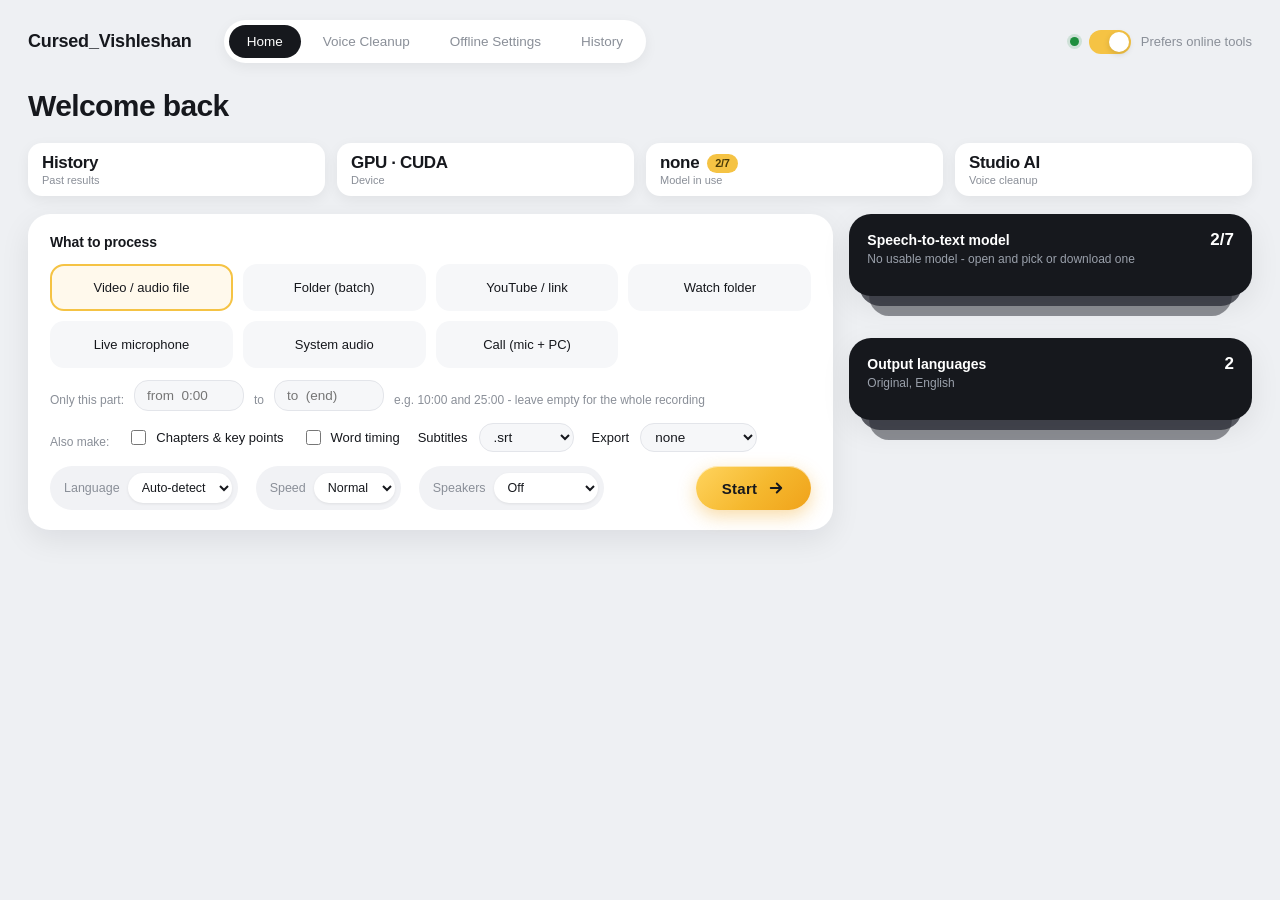
==== web/index.html @ e83516b2 "Layout audit fixes: Home card regrouped (extras row, folder options only for folder/watch, pills + S" ====
<!DOCTYPE html>
<html lang="en">
<head>
<meta charset="utf-8">
<title>Cursed_Vishleshan</title>
<link rel="stylesheet" href="style.css">
</head>
<body>
<div class="page">
  <header class="topbar">
    <div class="brand">Cursed_Vishleshan</div>
    <nav class="pillnav" id="pillnav">
      <button class="pill active" data-tab="home">Home</button>
      <button class="pill" data-tab="cleanup">Voice Cleanup</button>
      <button class="pill" data-tab="offline">Offline Settings</button>
      <button class="pill" data-tab="history">History</button>
      <span class="tooltabs" id="toolTabs"></span>
    </nav>
    <div class="icons">
      <span class="netdot" id="netDot"></span>
      <label class="onlineswitch" title="Which tools are preferred by default">
        <input type="checkbox" id="onlineToggle">
        <span class="track"><span class="thumb"></span></span>
      </label>
      <span class="onlinelabel" id="onlineLabel">Online</span>
    </div>
  </header>

  <main id="view-home" class="view active">
    <h1 class="welcome">Welcome back</h1>

    <section class="statrow" id="statRow">
      <div class="statcard clickable" id="statHistoryCard" title="Open History - everything processed so far">
        <div class="statnum">History</div><div class="statlabel">Past results</div></div>
      <div class="statcard clickable" id="statGpuCard" title="Which hardware runs the transcription">
        <div class="statnum" id="statGpu">-</div><div class="statlabel">Device</div></div>
      <div class="statcard clickable" id="statModelCard" title="Open the model list - the flag is how many models are downloaded">
        <div class="statnum withflag"><span id="statModel" class="nm">-</span><span class="flag" id="statModels"></span></div>
        <div class="statlabel">Model in use</div></div>
      <div class="statcard clickable" id="statCleanCard" title="Open Voice Cleanup">
        <div class="statnum" id="statClean">-</div><div class="statlabel">Voice cleanup</div></div>
    </section>

    <section class="dashgrid">
      <div class="maincol one">
        <div class="card full">
          <h2>What to process</h2>
          <div class="sourcegrid" id="sourceGrid"></div>
          <div class="pickrow" id="urlRow" style="display:none;">
            <input type="text" id="urlInput" class="select" placeholder="https://...">
          </div>
          <div class="rowflex cliprow" id="clipRow" style="display:none;margin-top:10px;">
            <span class="small muted">Only this part:</span>
            <input type="text" id="clipStart" class="select cliptime" placeholder="from  0:00">
            <span class="small muted">to</span>
            <input type="text" id="clipEnd" class="select cliptime" placeholder="to  (end)">
            <span class="small muted">e.g. 10:00 and 25:00 - leave empty for the whole recording</span>
          </div>
          <div class="rowflex" id="folderOpts" style="display:none;margin-top:10px;">
            <label class="checkrow"><input type="checkbox" id="skipDone"> Skip files already done</label>
            <label class="checkrow"><input type="checkbox" id="subfolders"> Include subfolders</label>
          </div>
          <div class="rowflex extrasrow" style="margin-top:12px;">
            <span class="small muted">Also make:</span>
            <label class="checkrow" title="Also write chapters (with timestamps) and key points - uses the summary AI, so it adds time"><input type="checkbox" id="chaptersChk"> Chapters &amp; key points</label>
            <label class="checkrow" title="Word-by-word timing: writes a .csv and cuts subtitles at natural pauses (a little slower)"><input type="checkbox" id="wordsChk"> Word timing</label>
            <label class="checkrow" title="Subtitle files made next to the transcript">Subtitles
              <select id="subsSelect" class="select" style="width:auto;padding:5px 10px;">
                <option value="srt">.srt</option><option value="vtt">.vtt</option>
                <option value="both">.srt + .vtt</option><option value="none">none</option></select></label>
            <label class="checkrow" title="Also save each summary as a Word and/or PDF document next to it">Export
              <select id="exportSelect" class="select" style="width:auto;padding:5px 10px;">
                <option value="none">none</option><option value="docx">Word</option>
                <option value="pdf">PDF</option><option value="both">Word + PDF</option></select></label>
          </div>
          <div class="rowflex" style="margin-top:14px;">
            <label class="optpill" title="The language in the recording. Auto-detect also handles mixed languages.">
              <span>Language</span><select id="spokenSelect"></select></label>
            <label class="optpill" title="Fast speech (songs, rap) is easier for the model when slowed down first. Timestamps stay in original time.">
              <span>Speed</span><select id="speedSelect"></select></label>
            <label class="optpill" title="Label who is speaking (Speaker 1, Speaker 2...). Runs offline; needs a one-time ~46 MB model download.">
              <span>Speakers</span><select id="speakerSelect"></select></label>
            <button id="startBtn" class="gobtn"><span class="gobtn-label">Start</span>
              <svg class="gobtn-arrow" viewBox="0 0 24 24" width="18" height="18" fill="none" stroke="currentColor"
                   stroke-width="2.6" stroke-linecap="round" stroke-linejoin="round"><path d="M5 12h14M13 6l6 6-6 6"/></svg></button>
          </div>
        </div>
      </div>

      <div class="sidecol">
        <div id="modelDeck" class="deckhost"></div>
      <div id="outputDeck" class="deckhost"></div>

      </div>
    </section>
  </main>

  <main id="view-cleanup" class="view">
    <h1 class="welcome">Voice Cleanup</h1>
    <p class="muted" style="margin:-12px 0 20px;">Used automatically by every feature - live capture, file, folder, URL, watch.</p>
    <section class="dashgrid">
      <div class="maincol">
        <div class="card full">
          <h2>Options</h2>
          <p class="muted small" id="noiseHelp" style="margin-top:0;"></p>
          <div class="rowflex" id="keyRow" style="display:none; margin:10px 0;">
            <input type="password" id="keyInput" class="select" style="max-width:280px;" placeholder="ElevenLabs API key">
            <button class="ghostbtn" id="saveKeyBtn">Save key</button>
            <span class="muted small" id="keyStatus"></span>
          </div>
          <label class="checkrow"><input type="checkbox" id="keepCleanChk"> Also save the cleaned voice (to listen to)</label>
        </div>
        <div class="card">
          <h2>Clean up a file</h2>
          <p class="muted small" style="margin-top:0;">Audio or video in; the cleaned audio is saved as a .wav using the mode on the right.</p>
          <label class="checkrow" title="Only for video files: also saves the original picture with the cleaned voice as an .mp4"><input type="checkbox" id="cuVideoChk" checked> If it is a video, also save it with the cleaned voice (.mp4)</label>
          <div id="cuTool"></div>
        </div>
        <div class="card">
          <h2>Extract background music</h2>
          <p class="muted small" style="margin-top:0;">Removes the vocals from a song and saves the instrumental as a stereo .wav (Demucs, offline).</p>
          <div class="stemrow" id="stemRow">
            <span class="small muted">Save:</span>
            <label class="checkrow"><input type="checkbox" data-stem="instrumental" checked> Instrumental</label>
            <label class="checkrow"><input type="checkbox" data-stem="vocals"> Vocals</label>
            <label class="checkrow"><input type="checkbox" data-stem="drums"> Drums</label>
            <label class="checkrow"><input type="checkbox" data-stem="bass"> Bass</label>
            <label class="checkrow"><input type="checkbox" data-stem="other"> Other</label>
          </div>
          <div id="muTool"></div>
        </div>
      </div>
      <div class="sidecol">
        <div id="noiseDeck" class="deckhost"></div>
        <div class="card" id="cuQueueCard">
          <div class="rowflex" style="justify-content:space-between;">
            <h2 style="margin:0;">Queue</h2>
            <button class="ghostbtn tiny" id="cuQueueClear">Clear finished</button>
          </div>
          <p class="muted small" id="cuQueueEmpty">Cleanup and music jobs show up here, one after another.</p>
          <div id="cuQueueList"></div>
        </div>
      </div>
    </section>
  </main>

  <main id="view-offline" class="view">
    <h1 class="welcome">Offline Settings</h1>
    <p class="muted" style="margin:-12px 0 20px;">How summaries and translations are produced - which engines run, in what order, and how they are tuned.</p>

    <div class="card full" style="margin-bottom:16px;">
      <h2>Engine priority</h2>
      <p class="muted small" style="margin-top:0;">The first enabled engine that works is used; the next one is the fallback. Claude Code needs internet.</p>
      <div id="engineList" class="enginelist"></div>
    </div>

    <div class="offgrid">
      <div class="card">
        <h2>Ollama</h2>
        <label class="small muted">Server address</label>
        <input type="text" id="ollamaUrl" class="select">
        <label class="small muted">Model</label>
        <div class="rowflex"><select id="ollamaSelect" class="select" style="flex:1;"></select>
          <button class="ghostbtn" id="ollamaRefresh">Refresh</button></div>
        <label class="small muted">Context window (tokens) - lower it if you run out of memory</label>
        <input type="number" id="ollamaCtx" class="select" min="2048" step="1024">
        <p class="muted small" id="ollamaStatus"></p>
      </div>

      <div class="card">
        <h2>LM Studio</h2>
        <label class="small muted">Server address</label>
        <input type="text" id="lmstudioUrl" class="select">
        <label class="small muted">Model</label>
        <div class="rowflex"><select id="lmstudioSelect" class="select" style="flex:1;"></select>
          <button class="ghostbtn" id="lmstudioRefresh">Refresh</button></div>
        <p class="muted small" id="lmstudioStatus"></p>
        <p class="muted small">LM Studio: Developer tab &rarr; Start server.</p>
      </div>

      <div class="card">
        <h2>Pictures in summaries</h2>
        <label class="checkrow"><input type="checkbox" id="sendFrames"> Send video frames to the local model</label>
        <p class="muted small">Only for vision models (e.g. gemma3, qwen2.5vl, llava). Text-only models fail with frames.</p>
        <label class="small muted">Frames per video</label>
        <input type="number" id="maxFrames" class="select" min="1" max="20">
      </div>

      <div class="card">
        <h2>Limits</h2>
        <label class="small muted">Give up on one model call after (minutes)</label>
        <input type="number" id="timeoutMin" class="select" min="1" max="240">
        <label class="small muted">Summary: characters per part (long transcripts are split)</label>
        <input type="number" id="chunkChars" class="select" min="2000" step="1000">
        <label class="small muted">Translation: characters per part</label>
        <input type="number" id="translateChunk" class="select" min="1000" step="500">
        <p class="muted small">Smaller parts help small-context models; larger parts are faster.</p>
      </div>
    </div>

    <div class="card full" style="margin-top:16px;">
      <h2>App behaviour</h2>
      <label class="checkrow"><input type="checkbox" id="notifyChk"> Notify me when a job finishes while the window is in the background</label>
      <label class="checkrow"><input type="checkbox" id="trayChk"> Closing the window while jobs are running keeps them going in the tray icon</label>
      <p class="muted small" id="trayNote"></p>
    </div>
  </main>

  <main id="view-history" class="view">
    <h1 class="welcome">History</h1>
    <div class="card full" style="margin-bottom:16px;">
      <input type="text" id="historySearch" class="select" placeholder="Search titles, languages, transcripts and summaries...">
    </div>
    <div class="historysplit">
      <div class="card historylist" id="historyList"></div>
      <div class="card historypreview">
        <div class="rowflex" style="margin-bottom:10px;">
          <select id="historyFileSelect" class="select"></select>
        </div>
        <div class="historyplayer" id="historyPlayer" style="display:none;">
          <video id="historyMedia" controls preload="metadata"></video>
          <div class="muted small">Click a timestamped line to play from there.</div>
        </div>
        <div id="historySpeakerPanel" class="speakerpanel" style="display:none;"></div>
        <div class="historytext" id="historyText"></div>
        <textarea id="historyEdit" class="historyedit" style="display:none;" spellcheck="false"></textarea>
        <div class="rowflex" style="margin-top:12px;">
          <button class="startbtn small" id="historyOpenBtn">Open file</button>
          <button class="ghostbtn" id="historyFolderBtn">Show in folder</button>
          <button class="ghostbtn" id="historyEditBtn" style="display:none;">Edit</button>
          <button class="startbtn small" id="historySaveBtn" style="display:none;">Save edit</button>
          <button class="ghostbtn" id="historyCancelBtn" style="display:none;">Cancel</button>
          <button class="ghostbtn" id="historyRevertBtn" style="display:none;" title="Put back the file as it was before your first edit">Revert</button>
          <button class="ghostbtn" id="historySpeakersBtn" style="display:none;">Rename speakers</button>
          <button class="ghostbtn" id="historyRegenBtn" style="display:none;" title="Rebuild subtitles, translations, summaries, chapters and exports from this edited transcript">Rebuild outputs</button>
          <button class="ghostbtn" id="historyWordBtn" style="display:none;">Export Word</button>
          <button class="ghostbtn" id="historyPdfBtn" style="display:none;">Export PDF</button>
          <button class="ghostbtn danger" id="historyRemoveBtn">Remove</button>
        </div>
      </div>
    </div>
  </main>
</div>

<div id="toast" class="toast"></div>

<script src="app.js"></script>
</body>
</html>
---- web/style.css ----
:root {
  --bg: #eef0f3;
  --card: #ffffff;
  --dark: #16181d;
  --dark-2: #22252c;
  --accent: #f5c344;
  --accent-ink: #4a3a06;
  --ink: #16181d;
  --muted: #8a8f98;
  --shadow: 0 10px 30px rgba(16, 18, 22, 0.08);
  --shadow-sm: 0 4px 14px rgba(16, 18, 22, 0.06);
  --radius: 22px;
  --radius-sm: 14px;
}

* { box-sizing: border-box; }

html, body {
  margin: 0;
  height: 100%;
  background: var(--bg);
  color: var(--ink);
  font-family: -apple-system, "Segoe UI", Roboto, "Helvetica Neue", Arial, sans-serif;
  -webkit-font-smoothing: antialiased;
}

.page { min-height: 100%; padding: 20px 28px 40px; }

/* ---- top bar ---- */
.topbar {
  display: flex;
  align-items: center;
  gap: 20px;
  margin-bottom: 26px;
}
.brand { font-size: 18px; font-weight: 600; letter-spacing: -0.01em; }

.pillnav {
  display: flex;
  gap: 4px;
  background: var(--card);
  border-radius: 999px;
  padding: 5px;
  box-shadow: var(--shadow-sm);
  margin-left: 12px;
}
.pill {
  border: none;
  background: transparent;
  color: var(--muted);
  font: inherit;
  font-size: 13.5px;
  font-weight: 500;
  padding: 9px 18px;
  border-radius: 999px;
  cursor: pointer;
  transition: background .15s, color .15s;
  white-space: nowrap;
}
.pill:hover { color: var(--ink); }
.pill.active { background: var(--dark); color: #fff; }

.icons { margin-left: auto; display: flex; align-items: center; gap: 10px; }
.netdot {
  width: 9px; height: 9px; border-radius: 50%;
  background: #c5221f;
  box-shadow: 0 0 0 3px rgba(197,34,31,.15);
}
.netdot.ok { background: #1e8e3e; box-shadow: 0 0 0 3px rgba(30,142,62,.15); }

.onlineswitch { position: relative; display: inline-block; }
.onlineswitch input { position: absolute; opacity: 0; width: 0; height: 0; }
.onlineswitch .track {
  display: block; width: 42px; height: 24px; border-radius: 999px;
  background: #dcdfe4; position: relative; transition: background .15s; cursor: pointer;
}
.onlineswitch .thumb {
  position: absolute; top: 2px; left: 2px; width: 20px; height: 20px; border-radius: 50%;
  background: #fff; box-shadow: 0 2px 6px rgba(0,0,0,.15); transition: transform .15s;
}
.onlineswitch input:checked + .track { background: var(--accent); }
.onlineswitch input:checked + .track .thumb { transform: translateX(18px); }
.onlinelabel { font-size: 13px; color: var(--muted); font-weight: 500; min-width: 108px; }

/* ---- views ---- */
.view { display: none; }
.view.active { display: block; }

.welcome { font-size: 30px; font-weight: 600; letter-spacing: -0.02em; margin: 4px 0 20px; }

/* ---- stat row ---- */
.statrow {
  display: grid;
  grid-template-columns: repeat(4, 1fr);
  gap: 16px;
  margin-bottom: 20px;
}
.statcard {
  background: var(--card); border-radius: var(--radius-sm); box-shadow: var(--shadow-sm);
  padding: 16px 18px;
}
.statcard.accent { background: var(--accent); }
.statnum { font-size: 24px; font-weight: 700; letter-spacing: -0.02em; }
.statlabel { font-size: 12.5px; color: var(--muted); margin-top: 2px; }
.statcard.accent .statlabel { color: var(--accent-ink); opacity: .8; }
.statcard.accent .statnum { color: var(--accent-ink); }

/* ---- dashboard layout: main column + side column (model list) ---- */
.dashgrid {
  display: grid;
  grid-template-columns: 2fr 1fr;
  gap: 16px;
  margin-bottom: 24px;
}
.maincol {
  display: grid;
  grid-template-columns: 1fr 1fr;
  grid-auto-rows: min-content;
  gap: 16px;
  align-content: start;
}
.maincol .card.full { grid-column: 1 / -1; }
.sidecol { display: flex; }

.card {
  background: var(--card); border-radius: var(--radius); box-shadow: var(--shadow);
  padding: 20px 22px;
}
.card.dark { background: var(--dark); color: #fff; }
.card h2 { font-size: 14px; font-weight: 600; margin: 0 0 14px; letter-spacing: -0.01em; }
.card.dark h2 { color: #fff; }

.muted { color: var(--muted); }
.card.dark .muted { color: #9aa0ab; }
.small { font-size: 12px; margin: 8px 0 0; }
.bignum { font-size: 22px; font-weight: 700; margin: 0; }

/* ---- model list (checklist-style card, right column) ---- */
.modelscard { flex: 1; display: flex; flex-direction: column; }
.modelscard-head { display: flex; align-items: center; justify-content: space-between; margin-bottom: 6px; }
.modelscard-head h2 { margin: 0; }
.modelscount { font-size: 20px; font-weight: 700; color: #fff; }

.modellist { display: flex; flex-direction: column; gap: 2px; flex: 1; overflow-y: auto; }
.modelrow {
  display: flex; align-items: center; justify-content: space-between;
  padding: 10px 8px; border-radius: 14px; cursor: pointer; transition: background .15s;
}
.modelrow:hover { background: rgba(255, 255, 255, .06); }
.modelrow.selected-row { background: rgba(245, 195, 68, .14); }
.modelrow-left { display: flex; align-items: center; gap: 12px; min-width: 0; }
.modelicon {
  width: 36px; height: 36px; border-radius: 50%; background: #2b2e36; color: #c7cad1;
  display: flex; align-items: center; justify-content: center; flex-shrink: 0;
  font-size: 13px; font-weight: 700; text-transform: uppercase;
}
.modelrow-text { min-width: 0; }
.modelrow-name { font-size: 13.5px; font-weight: 600; color: #fff; white-space: nowrap; }
.modelrow-size { font-size: 11.5px; color: #8a8f98; margin-top: 1px; }
.statuscircle {
  width: 26px; height: 26px; border-radius: 50%; flex-shrink: 0;
  display: flex; align-items: center; justify-content: center;
  background: #2b2e36; color: #6a6f78; font-size: 11px; font-weight: 700;
}
.statuscircle.selected { background: var(--accent); color: var(--accent-ink); }
.statuscircle.downloaded { background: #3a3d45; color: #c7cad1; }
.statuscircle.downloading { background: #2b2e36; color: var(--accent); font-size: 9.5px; }

/* ---- misc form bits ---- */
.select {
  width: 100%; padding: 10px 12px; border-radius: var(--radius-sm); border: 1px solid #e3e5ea;
  background: #f6f7f9; font: inherit; font-size: 13.5px; color: var(--ink);
}
.checklist { display: grid; grid-template-columns: repeat(2, 1fr); gap: 6px 10px; margin-bottom: 10px; }
.checkrow { font-size: 13px; display: flex; align-items: center; gap: 7px; cursor: pointer; }
.checkrow input { accent-color: var(--accent); width: 15px; height: 15px; }
.rowflex { display: flex; gap: 18px; margin-top: 4px; flex-wrap: wrap; }

/* ---- source grid ---- */
.sourcegrid { display: grid; grid-template-columns: repeat(4, 1fr); gap: 10px; margin-bottom: 12px; }
.sourcecard {
  border-radius: var(--radius-sm); background: #f6f7f9; padding: 14px 10px;
  cursor: pointer; border: 2px solid transparent; transition: border-color .15s, background .15s;
  text-align: center; font-size: 13px; font-weight: 500;
}
.sourcecard:hover { background: #eff0f3; }
.sourcecard.selected { border-color: var(--accent); background: #fff9ec; }
.sourceicon { font-size: 20px; display: block; margin-bottom: 6px; }

/* ---- start button ---- */
.startbtn {
  display: block; margin-left: auto;
  background: var(--dark); color: #fff; border: none; border-radius: 999px;
  font: inherit; font-size: 15px; font-weight: 600; padding: 14px 30px; cursor: pointer;
  box-shadow: var(--shadow-sm); transition: transform .1s, background .15s;
}
.startbtn:hover { background: var(--dark-2); }
.startbtn:active { transform: scale(.98); }
.startbtn:disabled { background: #c9cbd1; cursor: not-allowed; }
.startbtn.small { display: inline-block; margin-left: 0; padding: 10px 20px; font-size: 13.5px; }

.ghostbtn {
  background: #f6f7f9; color: var(--ink); border: none; border-radius: 999px;
  font: inherit; font-size: 13px; font-weight: 500; padding: 9px 16px; cursor: pointer;
  transition: background .15s;
}
.ghostbtn:hover { background: #eceef1; }
.ghostbtn.danger { color: #c5221f; }
.ghostbtn.danger:hover { background: #fce8e6; }

/* ---- Voice Cleanup: file-pick rows + job log ---- */
.pickrow { display: flex; align-items: center; gap: 12px; margin: 10px 0; }
.pickpath { font-size: 13px; }

.joblogs { margin-top: 14px; display: flex; flex-direction: column; gap: 10px; }
.joblog { background: #f6f7f9; border-radius: var(--radius-sm); overflow: hidden; }
.joblog-head {
  display: flex; justify-content: space-between; align-items: center;
  padding: 8px 14px; font-size: 12.5px; font-weight: 600;
}
.joblog-actions { display: flex; align-items: center; gap: 10px; }
.ghostbtn.tiny { padding: 5px 12px; font-size: 11.5px; }
.joblog-status { color: var(--muted); font-weight: 500; }
.joblog-status.done { color: #1e8e3e; }
.joblog-body {
  margin: 0; padding: 10px 14px; max-height: 220px; overflow-y: auto;
  background: var(--dark); color: #cfd2d8; font: 12px/1.5 "Consolas", monospace;
  white-space: pre-wrap; word-break: break-word;
}

/* ---- Live capture ---- */
.livepanel { margin-top: 4px; }
.liverow { display: flex; align-items: center; gap: 10px; padding: 8px 14px; flex-wrap: wrap; }
.liverow .select { flex: 1; min-width: 160px; }
.recbtn { background: #d93025; }
.recbtn:hover { background: #b3261e; }
.meters { display: flex; gap: 8px; }
.meter { width: 110px; height: 8px; border-radius: 99px; background: #e3e5ea; overflow: hidden; display: inline-block; }
.meter i { display: block; height: 100%; width: 0; background: var(--accent); transition: width .1s linear; }
.livetext {
  margin: 4px 14px; min-height: 160px; max-height: 280px; overflow-y: auto; white-space: pre-wrap;
  background: #f6f7f9; border-radius: var(--radius-sm); padding: 14px; font-size: 14px; line-height: 1.6;
}
.livetext .prov { color: var(--muted); }
.livetext .langtag { color: #1a73e8; font-weight: 600; font-size: 12px; }

/* ---- Offline Settings ---- */
#ollamaSelect, #lmstudioSelect { flex: 1; }

/* ---- History ---- */
.historysplit { display: grid; grid-template-columns: 1.1fr 1fr; gap: 16px; align-items: start; }
.historylist { max-height: 60vh; overflow-y: auto; padding: 10px; }
.historyrow {
  display: flex; justify-content: space-between; align-items: center; gap: 8px;
  padding: 10px 12px; border-radius: var(--radius-sm); cursor: pointer;
}
.historyrow:hover { background: #f6f7f9; }
.historyrow.selected { background: #fff9ec; }
.historyrow.missing { opacity: .5; }
.historyrow-title { font-size: 13.5px; font-weight: 600; }
.historyrow-meta { font-size: 11.5px; color: var(--muted); margin-top: 2px; }
.historyrow-when { font-size: 11.5px; color: var(--muted); white-space: nowrap; }
.historytext {
  margin: 0; min-height: 300px; max-height: 46vh; overflow-y: auto;
  background: #f6f7f9; border-radius: var(--radius-sm); padding: 14px;
  font: 12.5px/1.6 "Consolas", monospace; white-space: pre-wrap; word-break: break-word;
}
.historyempty { color: var(--muted); font-size: 13px; padding: 20px; text-align: center; }

/* ---- toast ---- */
.toast {
  position: fixed; left: 50%; bottom: 28px; transform: translate(-50%, 20px);
  background: var(--dark); color: #fff; padding: 12px 20px; border-radius: 999px;
  font-size: 13.5px; box-shadow: var(--shadow); opacity: 0; pointer-events: none;
  transition: opacity .2s, transform .2s;
}
.toast.show { opacity: 1; transform: translate(-50%, 0); }

@media (max-width: 980px) {
  .statrow { grid-template-columns: repeat(2, 1fr); }
  .dashgrid { grid-template-columns: 1fr; }
  .maincol { grid-template-columns: 1fr; }
  .maincol .card.full { grid-column: auto; }
  .sourcegrid { grid-template-columns: repeat(2, 1fr); }
  .historysplit { grid-template-columns: 1fr; }
}

/* ======================================================================
   Round 2: tool tabs, compact stat cards, card-deck selector, offline page
   ====================================================================== */
.pillnav { flex-wrap: nowrap; max-width: 62vw; overflow-x: auto; scrollbar-width: none; }
.pillnav::-webkit-scrollbar { display: none; }
.tooltabs { display: contents; }
.pill.tool { display: inline-flex; align-items: center; gap: 8px; max-width: 220px; }
.pill.tool .t { overflow: hidden; text-overflow: ellipsis; }
.pill.tool .x { font-style: normal; opacity: .55; padding: 0 2px; border-radius: 50%; }
.pill.tool .x:hover { opacity: 1; background: rgba(255,255,255,.2); }
.pill.tool:not(.active) .x:hover { background: rgba(0,0,0,.08); }
.pill.tool .dot { width: 7px; height: 7px; border-radius: 50%; background: var(--accent); flex: none; }
.pill.tool.done .dot { background: #1e8e3e; }
.toolview { padding-top: 4px; }
.toolview .livepanel, .toolview .joblog { margin: 0 0 16px; }

.statrow { grid-template-columns: repeat(auto-fit, minmax(128px, 1fr)); gap: 12px; margin-bottom: 18px; }
.statcard { padding: 10px 14px; border-radius: 14px; }
.statnum { font-size: 17px; white-space: nowrap; overflow: hidden; text-overflow: ellipsis; }
.statlabel { font-size: 11px; margin-top: 1px; }
.statcard.clickable { cursor: pointer; transition: transform .12s, box-shadow .12s; }
.statcard.clickable:hover { transform: translateY(-2px); box-shadow: var(--shadow); }

.maincol.one { grid-template-columns: 1fr; }
.deckhost { position: relative; width: 100%; height: 108px; }

/* ---- card deck: a stack that fans out on hover and opens on click ---- */
.deck { position: absolute; top: 0; left: 0; right: 0; z-index: 6; }
.deck::before, .deck::after {
  content: ""; position: absolute; left: 0; right: 0; height: 82px; border-radius: var(--radius);
  background: #2a2d35; z-index: -1; transition: opacity .25s, transform .25s;
}
.deck::before { top: 12px; transform: scale(.95); opacity: .75; }
.deck::after { top: 24px; transform: scale(.9); opacity: .5; }
.deck:hover::before, .deck:hover::after, .deck.open::before, .deck.open::after { opacity: 0; transform: scale(1); }
.deck-card {
  background: var(--dark); color: #fff; border-radius: var(--radius); padding: 16px 18px 12px;
  height: 82px; overflow: hidden; cursor: pointer; display: flex; flex-direction: column;
  box-shadow: var(--shadow); transition: height .3s ease;
}
.deck:hover:not(.open) .deck-card { height: 340px; }
.deck.open .deck-card { height: 540px; cursor: default; }
.deck-head { display: flex; align-items: center; justify-content: space-between; gap: 10px; flex: none; }
.deck-head h2 { margin: 0; font-size: 14px; color: #fff; }
.deck-count { font-size: 17px; font-weight: 700; }
.deck-sub { font-size: 12px; color: #9aa0ab; margin: 2px 0 8px; white-space: nowrap; overflow: hidden; text-overflow: ellipsis; flex: none; }
.deck:hover .deck-list, .deck.open .deck-list { visibility: visible; }
.deck-tools { display: none; gap: 6px; align-items: center; }
.deck.open .deck-tools { display: flex; }
.deck-list { visibility: hidden; overflow-y: auto; flex: 1; margin-right: -6px; padding-right: 6px; scrollbar-width: thin; scrollbar-color: #444 transparent; }

.deck .modelrow { padding: 8px 6px; }
.deck .modelrow-text { overflow: hidden; }
.deck .modelrow-size { white-space: nowrap; overflow: hidden; text-overflow: ellipsis; }
.rowactions { display: none; align-items: center; gap: 2px; margin-right: 8px; }
.deck.open .rowactions { display: flex; }
.ic {
  width: 26px; height: 26px; border: none; border-radius: 8px; background: transparent; color: #aab0bb;
  display: inline-flex; align-items: center; justify-content: center; cursor: pointer; padding: 0;
}
.ic:hover { background: rgba(255,255,255,.12); color: #fff; }
.ic.warn:hover { background: rgba(217,48,37,.25); color: #ff8a80; }
.ic svg { width: 14px; height: 14px; stroke: currentColor; fill: none; stroke-width: 2; stroke-linecap: round; stroke-linejoin: round; }
.ic.spin svg { animation: spin .8s linear infinite; }
@keyframes spin { to { transform: rotate(360deg); } }
.modelrow-tag { font-size: 10.5px; color: #9aa0ab; margin-left: 6px; }
.modelrow-tag.warn { color: #f5c344; }
.deck .modelicon { width: 30px; height: 30px; font-size: 11px; }
.deck .statuscircle { width: 22px; height: 22px; font-size: 10px; }

/* ---- Offline settings ---- */
.offgrid { display: grid; grid-template-columns: repeat(2, 1fr); gap: 16px; }
.offgrid label.small { display: block; margin: 10px 0 4px; }
.offgrid .select { margin-bottom: 2px; }
.enginelist { display: flex; flex-direction: column; gap: 8px; }
.engine { display: flex; align-items: center; gap: 12px; padding: 10px 14px; background: #f6f7f9; border-radius: 14px; }
.engine .n { width: 22px; height: 22px; border-radius: 50%; background: var(--dark); color: #fff; font-size: 11px; font-weight: 700; display: flex; align-items: center; justify-content: center; }
.engine.off { opacity: .55; }
.engine .name { font-weight: 600; font-size: 13.5px; flex: 1; }
.engine .hint { font-size: 11.5px; color: var(--muted); font-weight: 400; margin-left: 8px; }
.engine .ic { color: #6a6f78; background: #eceef1; }
.engine .ic:hover { background: #dfe2e7; color: #16181d; }

/* ---- Voice cleanup: smaller tool controls ---- */
#view-cleanup .card { padding: 16px 18px; }
#view-cleanup .pickrow { margin: 6px 0; }
#view-cleanup .ghostbtn { font-size: 12px; padding: 7px 13px; }
#view-cleanup .startbtn.small { padding: 8px 16px; font-size: 13px; }

@media (max-width: 980px) {
  .offgrid { grid-template-columns: 1fr; }
  .pillnav { max-width: 100%; }
}

/* ---- Round 3: language cards stack under the model deck ---- */
.sidecol { display: flex; flex-direction: column; gap: 16px; }

/* ---- Round 4: output languages as a fold (same stack animation as the model deck) ---- */
.deck.fold:hover:not(.open) .deck-card { height: 330px; }
.deck.fold.open .deck-card { height: 450px; }
.deck.fold .deck-list { margin-top: 6px; }
.deck-hint { font-size: 12px; color: #9aa0ab; margin: 4px 0 10px; line-height: 1.45; }
.deck-hint b { color: #fff; }
.deck .checklist { margin-bottom: 4px; }
.deck .checkrow { color: #e8eaed; font-size: 13px; }
.deck .checkrow input { accent-color: var(--accent); }

/* an expanded deck floats over the cards below it instead of moving them */
/* (hovering a host used to give it z 20, tying with the deck below it - the later one then painted
   over the open card and the two looked mixed together; an opened/hovered deck now always wins) */
.deck { z-index: 20; }
.deckhost:hover, .deckhost:focus-within, .deckhost.deckhost-open { z-index: 60; }
.deck:hover, .deck.open { z-index: 60; }

/* model-in-use card: name + a small flag with the number of downloaded models */
.statnum.withflag { display: flex; align-items: center; gap: 8px; }
.statnum.withflag .nm { overflow: hidden; text-overflow: ellipsis; min-width: 0; }
.flag {
  flex: none; font-size: 11px; font-weight: 700; line-height: 1; padding: 4px 8px; border-radius: 999px;
  background: var(--accent); color: var(--accent-ink);
}

/* Round 5: language / speed pills next to Start */
.optpill { display: inline-flex; align-items: center; gap: 8px; padding: 4px 6px 4px 14px; border-radius: 999px;
  background: #f1f2f5; font-size: 12.5px; color: var(--muted, #7a7f8a); }
.optpill select { border: 0; background: #fff; border-radius: 999px; padding: 7px 10px; font: inherit; color: #16181d;
  box-shadow: 0 1px 3px rgba(0,0,0,.08); cursor: pointer; max-width: 190px; }

/* Round 6: the Start button - right edge, gold gradient, glow, shine and arrow motion */
.gobtn { position: relative; overflow: hidden; margin-left: auto; display: inline-flex; align-items: center; gap: 10px;
  padding: 13px 26px; border: 0; border-radius: 999px; cursor: pointer; font: inherit; font-size: 15px; font-weight: 700;
  letter-spacing: .3px; color: #16181d; background: linear-gradient(135deg, #ffd45e 0%, #f5b82e 55%, #f0a21a 100%);
  box-shadow: 0 6px 18px rgba(240,162,26,.38), inset 0 1px 0 rgba(255,255,255,.55);
  transition: transform .18s ease, box-shadow .18s ease, filter .18s ease;
  animation: gobtn-glow 2.8s ease-in-out infinite; }
.gobtn::after { content: ""; position: absolute; top: 0; left: -60%; width: 40%; height: 100%;
  background: linear-gradient(105deg, transparent, rgba(255,255,255,.55), transparent);
  transform: skewX(-20deg); animation: gobtn-shine 3.6s ease-in-out infinite; pointer-events: none; }
.gobtn-arrow { transition: transform .2s ease; }
.gobtn:hover { transform: translateY(-2px); filter: saturate(1.1);
  box-shadow: 0 10px 26px rgba(240,162,26,.55), inset 0 1px 0 rgba(255,255,255,.6); }
.gobtn:hover .gobtn-arrow { transform: translateX(5px); }
.gobtn:active { transform: translateY(0) scale(.96); box-shadow: 0 3px 10px rgba(240,162,26,.4); }
.gobtn:focus-visible { outline: 3px solid rgba(22,24,29,.35); outline-offset: 3px; }
.gobtn:disabled { cursor: progress; animation: none; filter: grayscale(.35) brightness(.97); }
.gobtn:disabled::after { animation: none; opacity: 0; }
.gobtn:disabled .gobtn-arrow { width: 16px; height: 16px; border: 2.5px solid rgba(22,24,29,.25); border-top-color: #16181d;
  border-radius: 50%; animation: gobtn-spin .7s linear infinite; }
.gobtn:disabled .gobtn-arrow path { display: none; }
@keyframes gobtn-glow { 0%, 100% { box-shadow: 0 6px 18px rgba(240,162,26,.32), inset 0 1px 0 rgba(255,255,255,.55); }
  50% { box-shadow: 0 8px 26px rgba(240,162,26,.58), inset 0 1px 0 rgba(255,255,255,.55); } }
@keyframes gobtn-shine { 0%, 55% { left: -60%; } 100% { left: 140%; } }
@keyframes gobtn-spin { to { transform: rotate(360deg); } }
@media (prefers-reduced-motion: reduce) { .gobtn, .gobtn::after { animation: none; } }

/* Round 7: drag-and-drop veil */
.dropveil { position: fixed; inset: 0; z-index: 999; display: none; align-items: center; justify-content: center;
  background: rgba(22,24,29,.55); backdrop-filter: blur(3px); pointer-events: none; }
.dropveil.show { display: flex; }
.dropveil > div { padding: 34px 46px; border-radius: 26px; background: #fff; font-size: 18px; font-weight: 700; color: #16181d;
  border: 3px dashed #f5b82e; box-shadow: 0 20px 60px rgba(0,0,0,.3); }

/* Round 8: History player - click a transcript line to play from there */
.historyplayer { margin-bottom: 10px; }
.historyplayer video { width: 100%; max-height: 220px; border-radius: 12px; background: #16181d; display: block; }
.historyplayer video.audio { height: 44px; background: transparent; }
.historyplayer .muted { margin-top: 4px; }
.historytext .tline { cursor: pointer; border-radius: 6px; padding: 0 6px; margin: 0 -6px; }
.historytext .tline:hover { background: #fff3d6; }
.historytext .tline.playing { background: #ffe29a; font-weight: 600; }

/* Round 9: editing transcripts in History */
.historyedit { width: 100%; box-sizing: border-box; min-height: 300px; max-height: 46vh; resize: vertical; padding: 14px;
  border: 2px solid #f5b82e; border-radius: var(--radius-sm); background: #fffdf6; font: 12.5px/1.6 "Consolas", monospace; }
.speakerpanel { display: flex; flex-wrap: wrap; gap: 10px; align-items: center; margin-bottom: 10px; padding: 10px 12px;
  border-radius: 12px; background: #f6f7f9; font-size: 12.5px; }
.speakerpanel label { display: inline-flex; gap: 6px; align-items: center; }
.speakerpanel input { border: 1px solid #d9dce2; border-radius: 8px; padding: 5px 8px; width: 120px; font: inherit; }

/* Round 10: "only this part" range */
.cliprow { gap: 10px; align-items: center; }
.cliptime { width: 110px !important; padding: 7px 12px !important; }

/* Round 11: stem choices */
.stemrow { display: flex; flex-wrap: wrap; gap: 6px 16px; align-items: center; margin: 4px 0 10px; }

/* Round 12: layout audit fixes */
.liverow .select[data-a="redospeed"] { flex: none; width: auto; min-width: 0; }
.optpill select { max-width: 150px; }
.extrasrow { gap: 8px 18px; align-items: center; }
.extrasrow .checkrow select { margin-left: 4px; }
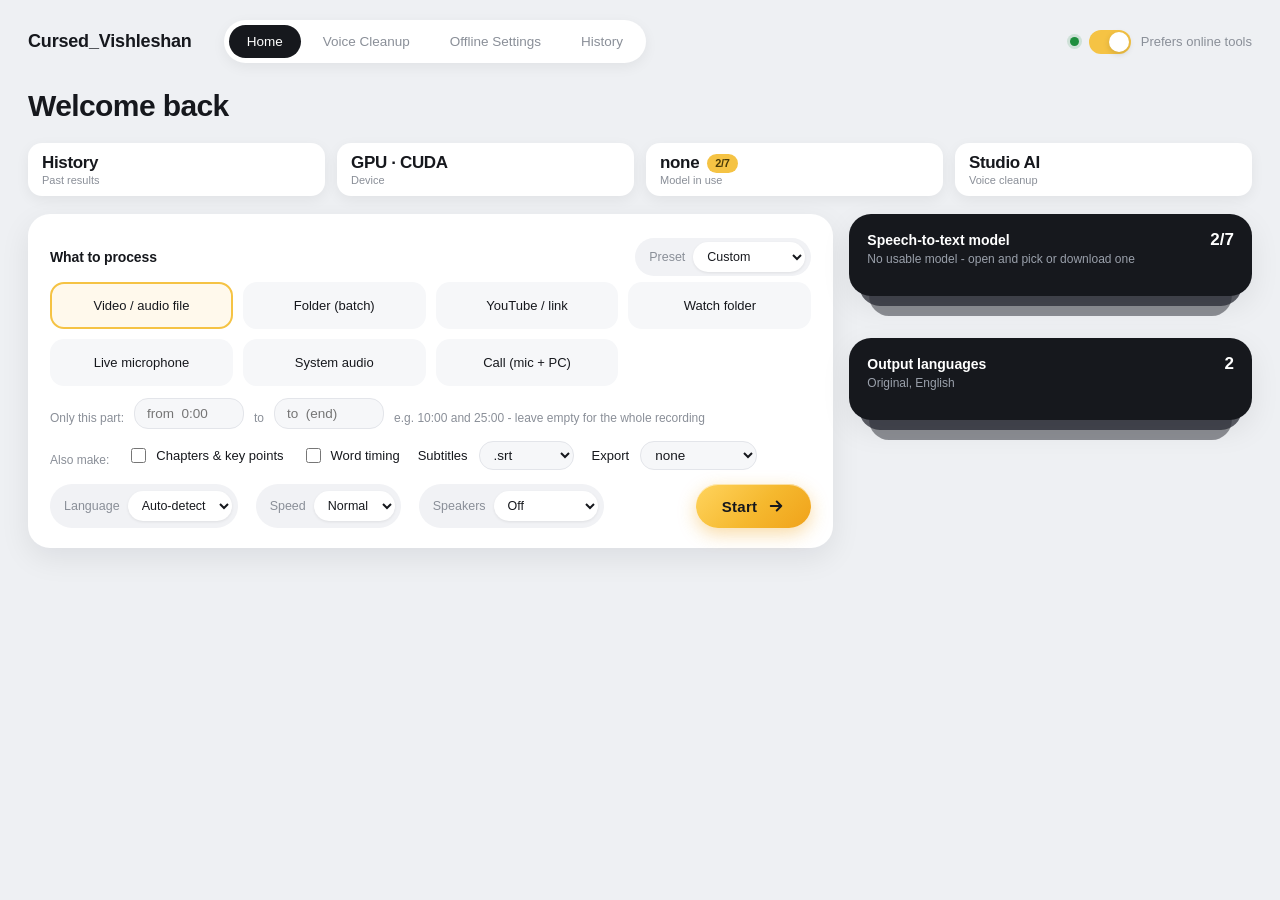
==== commit 5647f0fe: "Presets: Song / lyrics, Meeting, Lecture - one click sets cleanup, speed, speakers, chapters, export" ====
--- a/web/index.html
+++ b/web/index.html
@@ -44,7 +44,11 @@
     <section class="dashgrid">
       <div class="maincol one">
         <div class="card full">
-          <h2>What to process</h2>
+          <div class="rowflex" style="justify-content:space-between;align-items:center;margin-bottom:6px;">
+            <h2 style="margin:0;">What to process</h2>
+            <label class="optpill" title="One click sets cleanup, speed, speakers, chapters and export for a kind of recording. You can still change anything afterwards.">
+              <span>Preset</span><select id="presetSelect"></select></label>
+          </div>
           <div class="sourcegrid" id="sourceGrid"></div>
           <div class="pickrow" id="urlRow" style="display:none;">
             <input type="text" id="urlInput" class="select" placeholder="https://...">
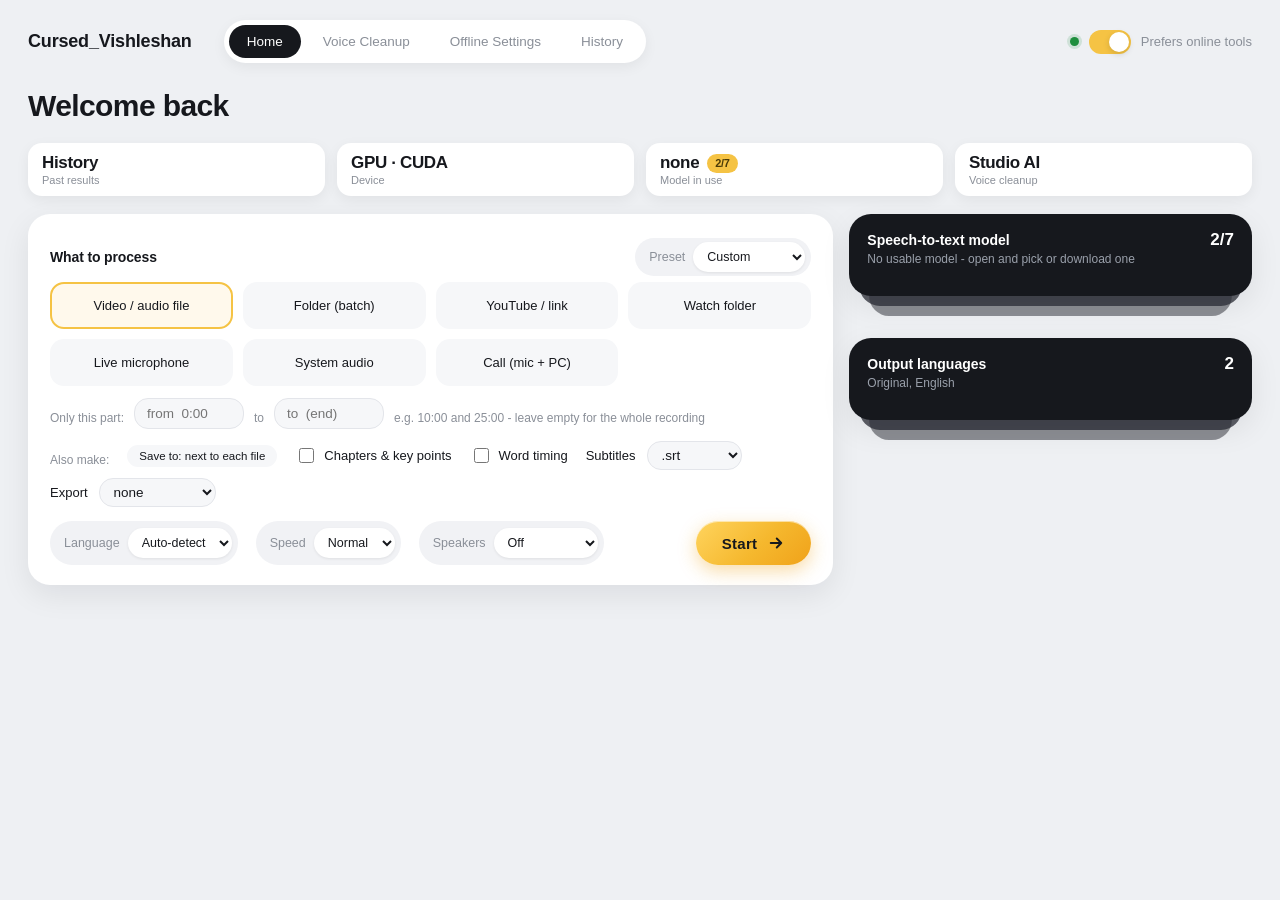
==== commit 39a36f6d: "Save results to a chosen output folder (skip-done and batch report follow it) Co-Authored-By: Claude" ====
--- a/web/index.html
+++ b/web/index.html
@@ -66,6 +66,7 @@
           </div>
           <div class="rowflex extrasrow" style="margin-top:12px;">
             <span class="small muted">Also make:</span>
+            <span class="outdir" id="outDirWrap"><button class="ghostbtn tiny" id="outDirBtn" title="Where transcripts, summaries and other results are saved">Save to: next to each file</button><button class="ghostbtn tiny" id="outDirClear" style="display:none;" title="Back to saving next to each file">&times;</button></span>
             <label class="checkrow" title="Also write chapters (with timestamps) and key points - uses the summary AI, so it adds time"><input type="checkbox" id="chaptersChk"> Chapters &amp; key points</label>
             <label class="checkrow" title="Word-by-word timing: writes a .csv and cuts subtitles at natural pauses (a little slower)"><input type="checkbox" id="wordsChk"> Word timing</label>
             <label class="checkrow" title="Subtitle files made next to the transcript">Subtitles
--- a/web/style.css
+++ b/web/style.css
@@ -476,3 +476,6 @@
 .optpill select { max-width: 150px; }
 .extrasrow { gap: 8px 18px; align-items: center; }
 .extrasrow .checkrow select { margin-left: 4px; }
+
+.outdir { display: inline-flex; gap: 4px; align-items: center; }
+#outDirBtn { max-width: 260px; overflow: hidden; text-overflow: ellipsis; white-space: nowrap; }
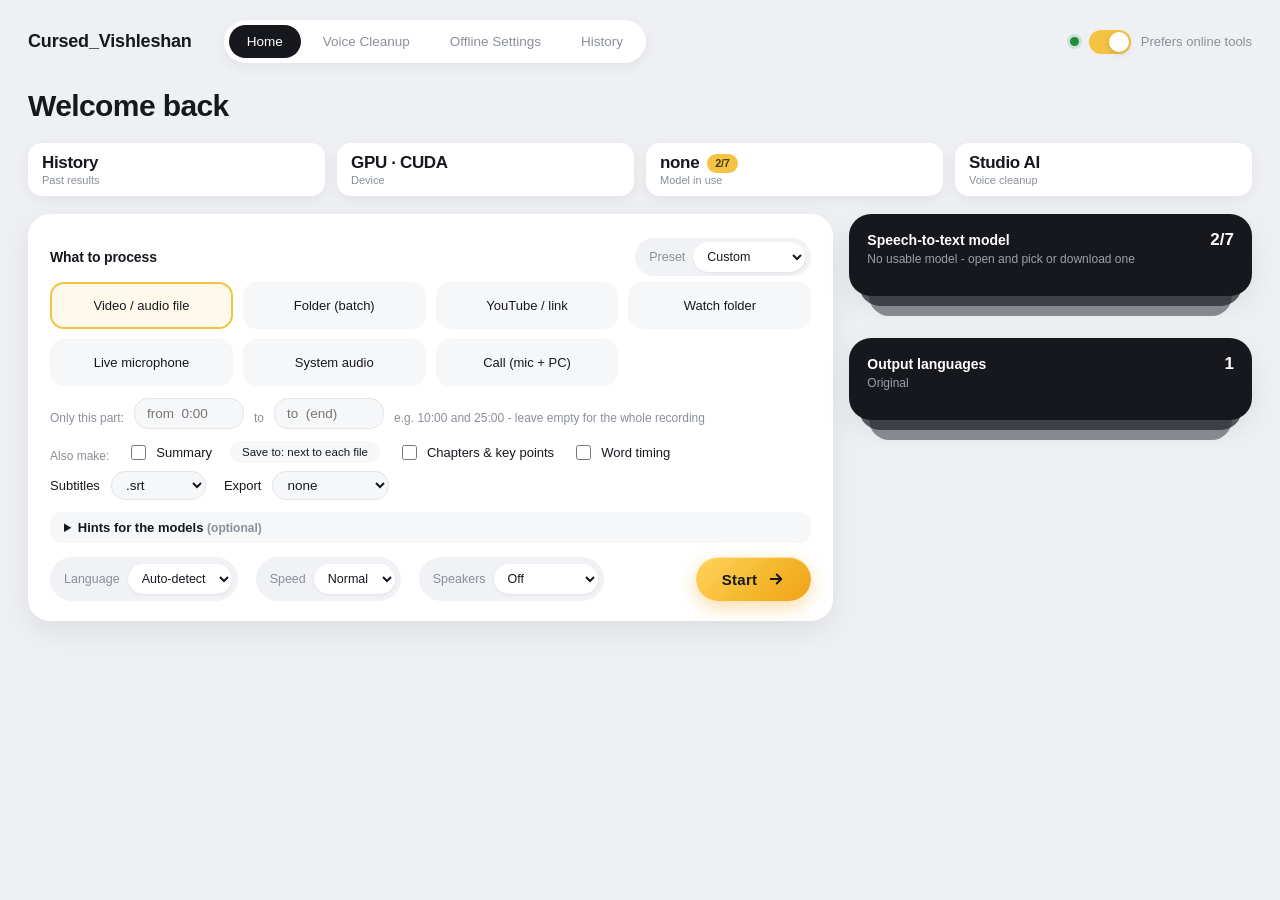
==== commit 4c08f858: "Exact transcript by default; summary is opt-in; hints and names/terms for the models Co-Authored-By:" ====
--- a/web/index.html
+++ b/web/index.html
@@ -66,6 +66,7 @@
           </div>
           <div class="rowflex extrasrow" style="margin-top:12px;">
             <span class="small muted">Also make:</span>
+            <label class="checkrow" title="Write a summary of the recording (off by default - the exact transcript is always made)"><input type="checkbox" id="summaryChk"> Summary</label>
             <span class="outdir" id="outDirWrap"><button class="ghostbtn tiny" id="outDirBtn" title="Where transcripts, summaries and other results are saved">Save to: next to each file</button><button class="ghostbtn tiny" id="outDirClear" style="display:none;" title="Back to saving next to each file">&times;</button></span>
             <label class="checkrow" title="Also write chapters (with timestamps) and key points - uses the summary AI, so it adds time"><input type="checkbox" id="chaptersChk"> Chapters &amp; key points</label>
             <label class="checkrow" title="Word-by-word timing: writes a .csv and cuts subtitles at natural pauses (a little slower)"><input type="checkbox" id="wordsChk"> Word timing</label>
@@ -78,6 +79,12 @@
                 <option value="none">none</option><option value="docx">Word</option>
                 <option value="pdf">PDF</option><option value="both">Word + PDF</option></select></label>
           </div>
+          <details class="hintsbox" id="hintsBox">
+            <summary>Hints for the models <span class="muted small">(optional)</span></summary>
+            <p class="muted small">Tell the speech model and the AI what the recording is about. This helps with names, places and mixed languages.</p>
+            <textarea id="hintsText" rows="2" placeholder="e.g. Interview about cricket, in Hindi mixed with English. Speakers: Virat and Rohit."></textarea>
+            <textarea id="vocabText" rows="2" placeholder="Names and terms to spell exactly - one per line (e.g. Kowalczyk, tachyarrhythmia)"></textarea>
+          </details>
           <div class="rowflex" style="margin-top:14px;">
             <label class="optpill" title="The language in the recording. Auto-detect also handles mixed languages.">
               <span>Language</span><select id="spokenSelect"></select></label>
@@ -166,7 +173,8 @@
         <input type="text" id="ollamaUrl" class="select">
         <label class="small muted">Model</label>
         <div class="rowflex"><select id="ollamaSelect" class="select" style="flex:1;"></select>
-          <button class="ghostbtn" id="ollamaRefresh">Refresh</button></div>
+          <button class="ghostbtn" id="ollamaRefresh">Refresh</button>
+          <button class="ghostbtn" id="ollamaTest" title="Send a tiny prompt to this model and show the result or the exact error">Test</button></div>
         <label class="small muted">Context window (tokens) - lower it if you run out of memory</label>
         <input type="number" id="ollamaCtx" class="select" min="2048" step="1024">
         <p class="muted small" id="ollamaStatus"></p>
@@ -178,7 +186,8 @@
         <input type="text" id="lmstudioUrl" class="select">
         <label class="small muted">Model</label>
         <div class="rowflex"><select id="lmstudioSelect" class="select" style="flex:1;"></select>
-          <button class="ghostbtn" id="lmstudioRefresh">Refresh</button></div>
+          <button class="ghostbtn" id="lmstudioRefresh">Refresh</button>
+          <button class="ghostbtn" id="lmstudioTest" title="Send a tiny prompt to this model and show the result or the exact error">Test</button></div>
         <p class="muted small" id="lmstudioStatus"></p>
         <p class="muted small">LM Studio: Developer tab &rarr; Start server.</p>
       </div>
@@ -207,6 +216,7 @@
       <h2>App behaviour</h2>
       <label class="checkrow"><input type="checkbox" id="notifyChk"> Notify me when a job finishes while the window is in the background</label>
       <label class="checkrow"><input type="checkbox" id="trayChk"> Closing the window while jobs are running keeps them going in the tray icon</label>
+      <label class="checkrow"><input type="checkbox" id="fallbackChk"> If the chosen model fails or answers nothing, try another installed local model</label>
       <p class="muted small" id="trayNote"></p>
     </div>
   </main>
@@ -227,11 +237,19 @@
           <div class="muted small">Click a timestamped line to play from there.</div>
         </div>
         <div id="historySpeakerPanel" class="speakerpanel" style="display:none;"></div>
+        <div id="historyRetrPanel" class="speakerpanel" style="display:none;">
+          <label>From <input type="text" id="retrFrom" placeholder="0:00"></label>
+          <label>To <input type="text" id="retrTo" placeholder="0:30"></label>
+          <label>Model <select id="retrModel"></select></label>
+          <button class="startbtn small" id="retrRun">Re-transcribe</button>
+        </div>
+        <div id="historyUnsure" class="muted small" style="display:none;margin-bottom:6px;"></div>
         <div class="historytext" id="historyText"></div>
         <textarea id="historyEdit" class="historyedit" style="display:none;" spellcheck="false"></textarea>
         <div class="rowflex" style="margin-top:12px;">
           <button class="startbtn small" id="historyOpenBtn">Open file</button>
           <button class="ghostbtn" id="historyFolderBtn">Show in folder</button>
+          <button class="ghostbtn" id="historyRetrBtn" style="display:none;" title="Redo just a part of the recording with another (usually bigger) model">Re-transcribe part</button>
           <button class="ghostbtn" id="historyEditBtn" style="display:none;">Edit</button>
           <button class="startbtn small" id="historySaveBtn" style="display:none;">Save edit</button>
           <button class="ghostbtn" id="historyCancelBtn" style="display:none;">Cancel</button>
--- a/web/style.css
+++ b/web/style.css
@@ -479,3 +479,21 @@
 
 .outdir { display: inline-flex; gap: 4px; align-items: center; }
 #outDirBtn { max-width: 260px; overflow: hidden; text-overflow: ellipsis; white-space: nowrap; }
+
+/* Round 13: interrupted-jobs bar */
+.resumebar { display: flex; justify-content: space-between; align-items: center; gap: 14px; flex-wrap: wrap;
+  margin: 0 0 16px; padding: 12px 18px; border-radius: 16px; background: #fff6dd; border: 1px solid #f5d98a; }
+.resumebar .muted { display: block; margin-top: 2px; }
+
+/* Round 14: uncertain words + re-transcribe part */
+.historytext .unsure { background: #fff1b8; border-bottom: 2px solid #f0a21a; border-radius: 3px; cursor: pointer; }
+.historytext .unsure:hover { background: #ffe07a; }
+#historyRetrPanel input { width: 90px; }
+.historytext .tline.picked { outline: 1px dashed #f0a21a; }
+
+/* Round 15: hints box */
+.hintsbox { margin-top: 12px; border-radius: 12px; background: #f6f7f9; padding: 8px 14px; }
+.hintsbox summary { cursor: pointer; font-size: 13px; font-weight: 600; }
+.hintsbox textarea { width: 100%; box-sizing: border-box; margin-top: 6px; padding: 8px 10px; border: 1px solid #e3e5ea;
+  border-radius: 10px; background: #fff; font: inherit; font-size: 12.5px; resize: vertical; }
+.hintsbox p { margin: 6px 0 2px; }
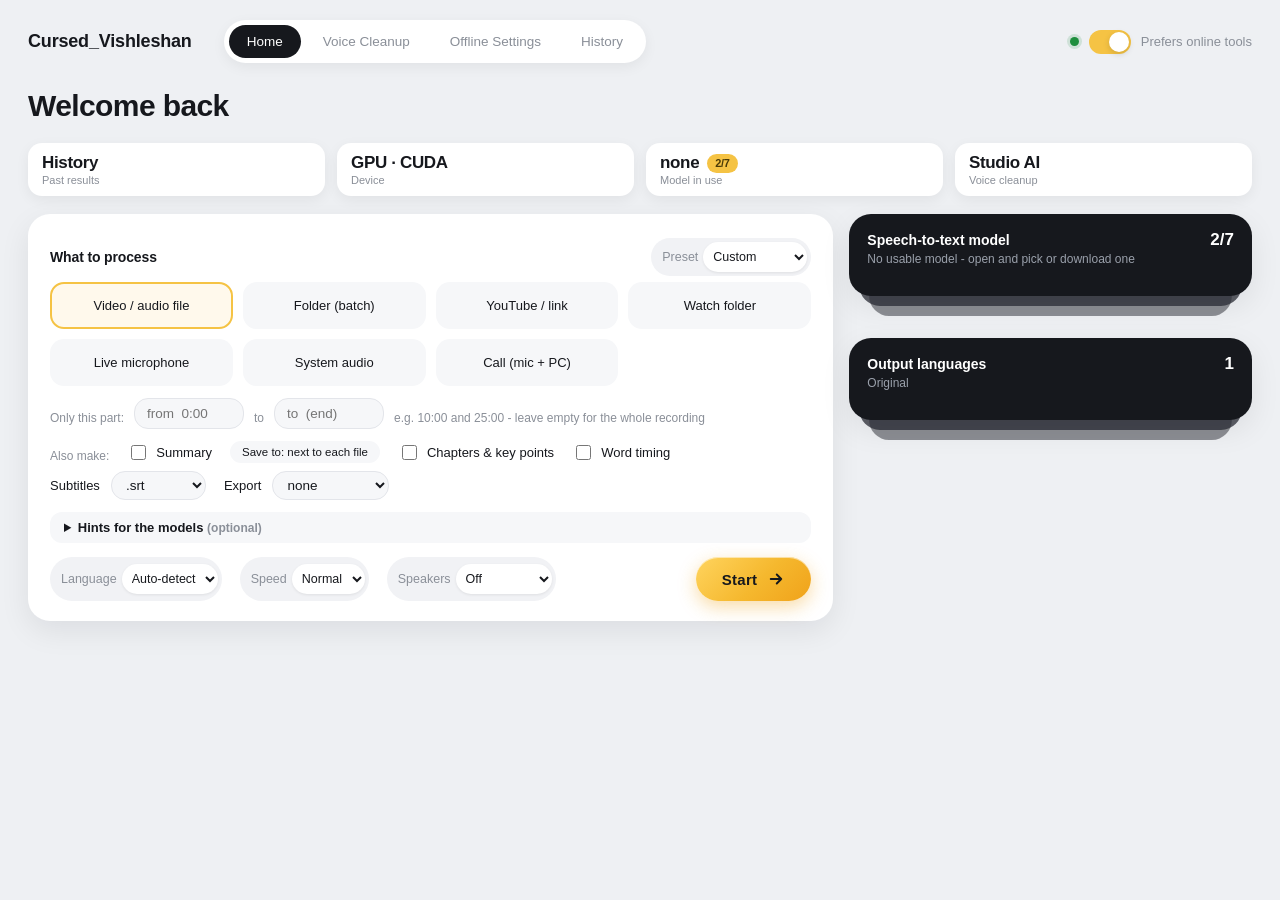
==== commit cdb1df18: "Skip a step while a job runs or is queued; Cancel next to Start; Stop/Skip act instantly during mode" ====
--- a/web/index.html
+++ b/web/index.html
@@ -92,9 +92,12 @@
               <span>Speed</span><select id="speedSelect"></select></label>
             <label class="optpill" title="Label who is speaking (Speaker 1, Speaker 2...). Runs offline; needs a one-time ~46 MB model download.">
               <span>Speakers</span><select id="speakerSelect"></select></label>
-            <button id="startBtn" class="gobtn"><span class="gobtn-label">Start</span>
+            <span class="gogroup">
+              <button id="cancelBtn" class="ghostbtn danger cancelgo" style="display:none;" title="Cancel the job you just started (or drop it from the queue)" aria-label="Cancel">&#10005;</button>
+              <button id="startBtn" class="gobtn"><span class="gobtn-label">Start</span>
               <svg class="gobtn-arrow" viewBox="0 0 24 24" width="18" height="18" fill="none" stroke="currentColor"
                    stroke-width="2.6" stroke-linecap="round" stroke-linejoin="round"><path d="M5 12h14M13 6l6 6-6 6"/></svg></button>
+            </span>
           </div>
         </div>
       </div>
--- a/web/style.css
+++ b/web/style.css
@@ -497,3 +497,24 @@
 .hintsbox textarea { width: 100%; box-sizing: border-box; margin-top: 6px; padding: 8px 10px; border: 1px solid #e3e5ea;
   border-radius: 10px; background: #fff; font: inherit; font-size: 12.5px; resize: vertical; }
 .hintsbox p { margin: 6px 0 2px; }
+
+/* Round 16: skip menu + cancel */
+.skipmenu { position: relative; display: inline-block; }
+.skipmenu summary { list-style: none; cursor: pointer; }
+.skipmenu summary::-webkit-details-marker { display: none; }
+.skipmenu .skiplist { position: absolute; right: 0; top: 30px; z-index: 30; min-width: 190px; padding: 10px 12px; display: grid; gap: 6px;
+  background: #fff; border-radius: 12px; box-shadow: 0 10px 30px rgba(0,0,0,.18); font-size: 12.5px; }
+.skipmenu .skiplist label { display: flex; gap: 7px; align-items: center; cursor: pointer; }
+.cancelgo { margin-left: auto; }
+.cancelgo + .gobtn { margin-left: 0; }
+
+.gogroup { margin-left: auto; display: inline-flex; align-items: center; gap: 10px; flex: none; }
+.gogroup .gobtn { margin-left: 0; }
+.cancelgo { margin-left: 0 !important; }
+.optpill select { max-width: 120px; }
+.optpill { gap: 5px; padding: 4px 4px 4px 11px; }
+.optpill select { padding: 7px 6px; max-width: 112px; }
+.gogroup { gap: 8px; }
+/* let the "Leave out..." menu drop below the panel instead of being clipped */
+.joblog { overflow: visible; }
+.joblog-body { border-radius: 0 0 var(--radius-sm) var(--radius-sm); }
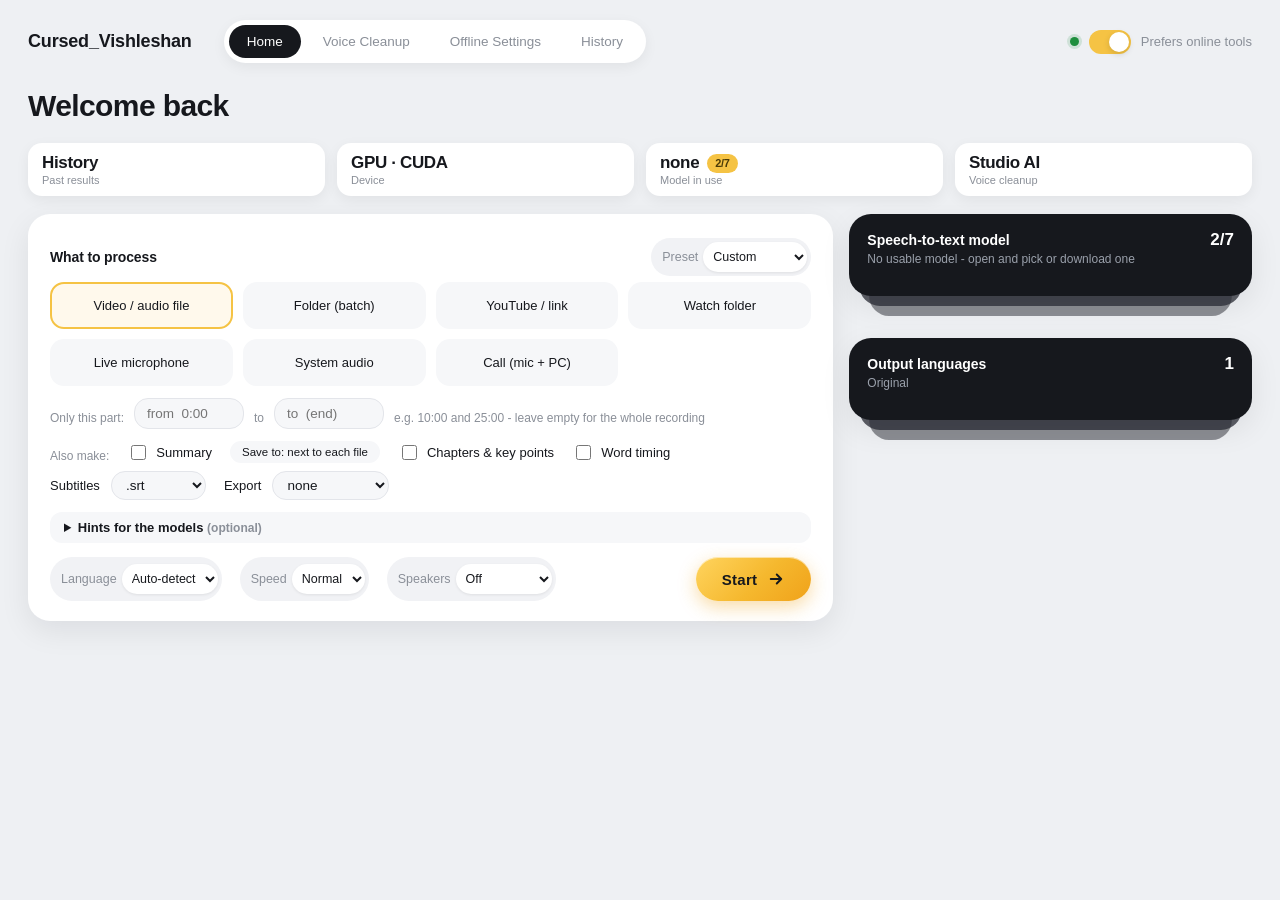
==== commit 4d315863: "Hindi voice: use the XTTS-v2 speech tool from the Cursed_Ai project for Read aloud, translation spee" ====
--- a/web/index.html
+++ b/web/index.html
@@ -216,6 +216,25 @@
     </div>
 
     <div class="card full" style="margin-top:16px;">
+      <h2>Hindi voice <span class="muted small">(XTTS from the Cursed_Ai project)</span></h2>
+      <p class="muted small" style="margin-top:0;" id="xttsStatus"></p>
+      <div class="rowflex">
+        <label class="small muted">Use it for</label>
+        <select id="xttsMode" class="select" style="width:auto;">
+          <option value="hindi">Hindi only (recommended)</option>
+          <option value="all">Every language it supports</option>
+          <option value="off">Don't use it</option>
+        </select>
+        <button class="ghostbtn" id="xttsTest" title="Say a Hindi sentence with the voice">Test voice</button>
+      </div>
+      <label class="small muted">Cursed_Ai folder</label>
+      <div class="rowflex"><input type="text" id="xttsDir" class="select" style="flex:1;"><button class="ghostbtn" id="xttsDirPick">Browse...</button></div>
+      <label class="small muted">Voice to copy (optional: a clean 6-30 second recording; empty = the built-in voice)</label>
+      <div class="rowflex"><input type="text" id="xttsRef" class="select" style="flex:1;" placeholder="(built-in voice)"><button class="ghostbtn" id="xttsRefPick">Browse...</button></div>
+      <p class="muted small">Used by "Read aloud", the spoken-audio option for translations, and the Read aloud button in History.</p>
+    </div>
+
+    <div class="card full" style="margin-top:16px;">
       <h2>App behaviour</h2>
       <label class="checkrow"><input type="checkbox" id="notifyChk"> Notify me when a job finishes while the window is in the background</label>
       <label class="checkrow"><input type="checkbox" id="trayChk"> Closing the window while jobs are running keeps them going in the tray icon</label>
@@ -252,6 +271,7 @@
         <div class="rowflex" style="margin-top:12px;">
           <button class="startbtn small" id="historyOpenBtn">Open file</button>
           <button class="ghostbtn" id="historyFolderBtn">Show in folder</button>
+          <button class="ghostbtn" id="historySpeakBtn" style="display:none;" title="Read this text aloud (Hindi uses the XTTS voice) and open the audio">Read aloud</button>
           <button class="ghostbtn" id="historyRetrBtn" style="display:none;" title="Redo just a part of the recording with another (usually bigger) model">Re-transcribe part</button>
           <button class="ghostbtn" id="historyEditBtn" style="display:none;">Edit</button>
           <button class="startbtn small" id="historySaveBtn" style="display:none;">Save edit</button>
